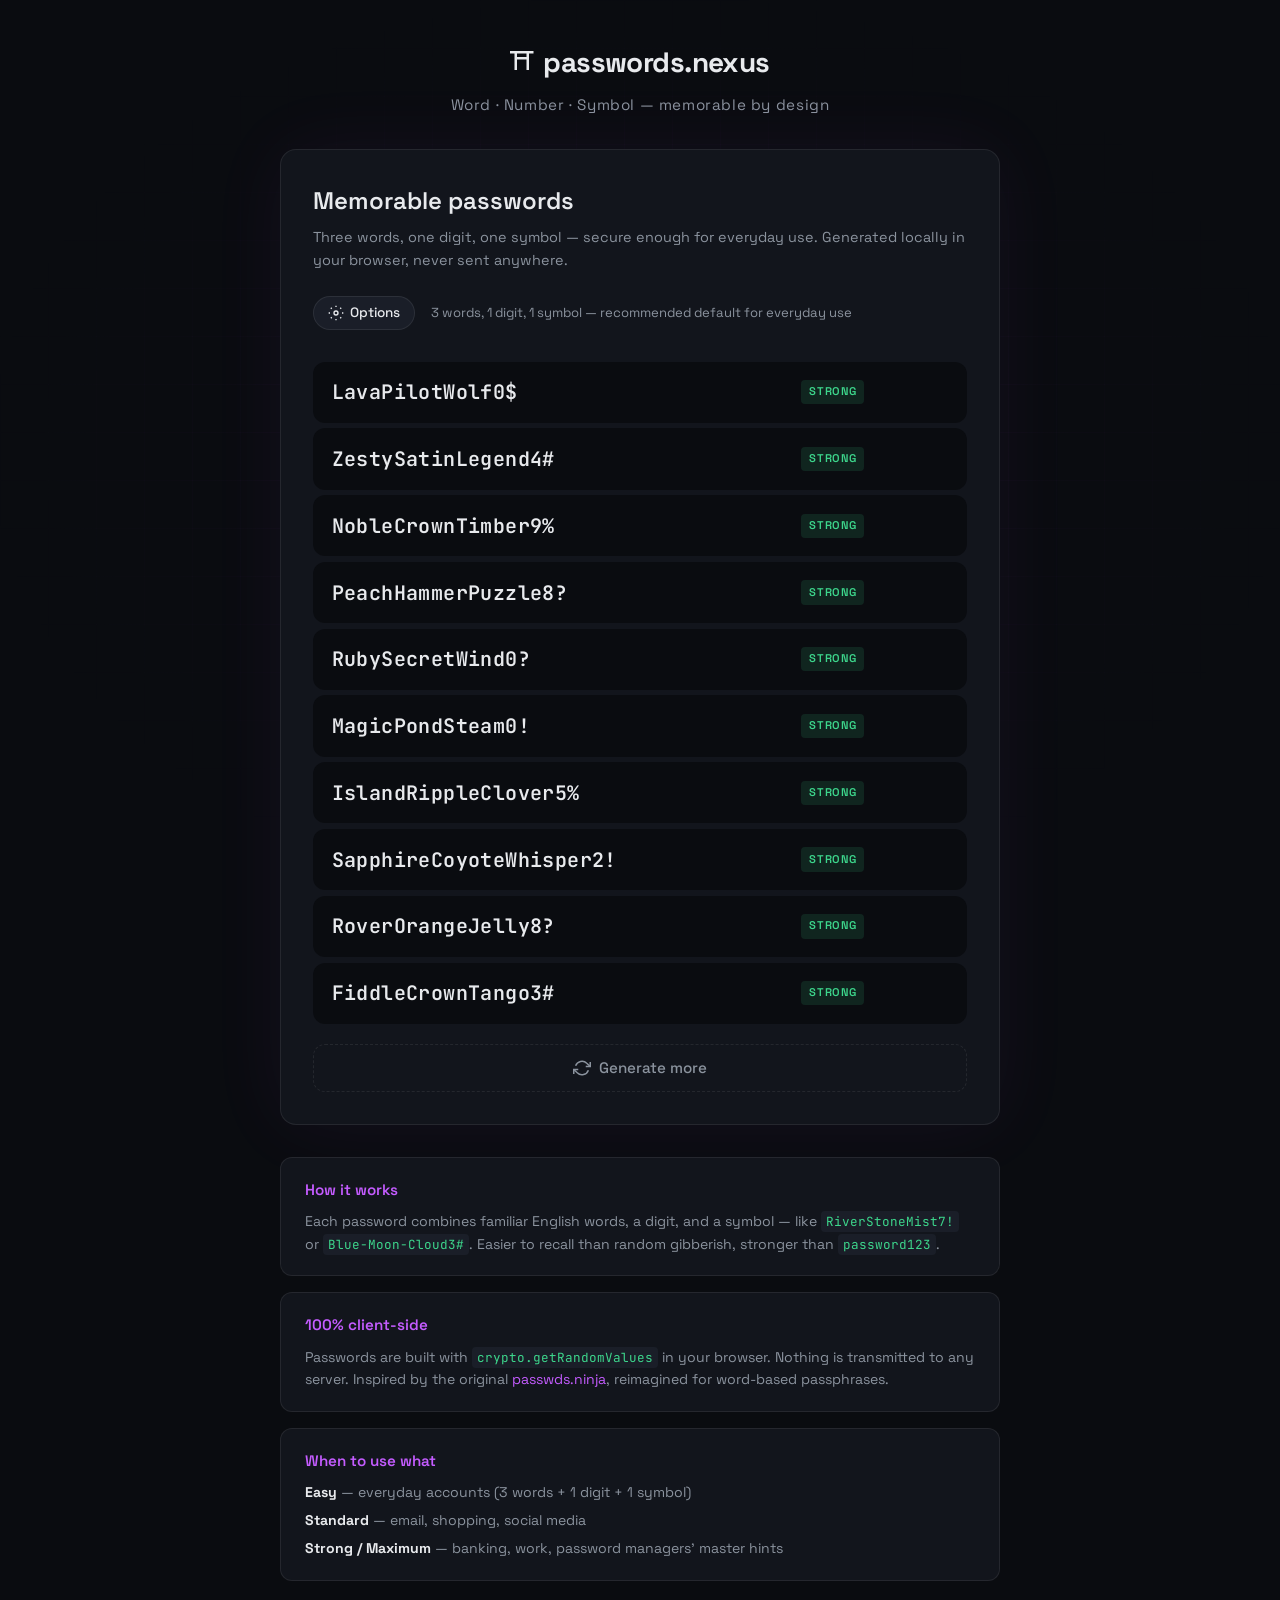
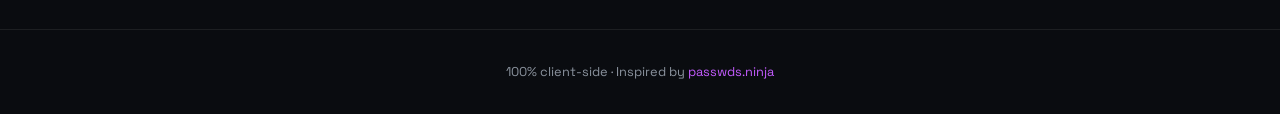
==== site/index.html @ abe27653 "feat: initial commit for passwords.nexus - client-side memorable password generator" ====
<!DOCTYPE html>
<html lang="en">
<head>
  <meta charset="UTF-8">
  <meta name="viewport" content="width=device-width, initial-scale=1.0">
  <title>passwords.nexus — Memorable Password Generator</title>
  <meta name="description" content="Generate easy-to-remember passwords from words, numbers and symbols. All generation happens in your browser — nothing leaves your device.">
  <link rel="preconnect" href="https://fonts.googleapis.com">
  <link rel="preconnect" href="https://fonts.gstatic.com" crossorigin>
  <link href="https://fonts.googleapis.com/css2?family=JetBrains+Mono:wght@400;600&family=Space+Grotesk:wght@400;500;600;700&display=swap" rel="stylesheet">
  <link rel="icon" type="image/svg+xml" href="/favicon.svg">
  <link rel="icon" type="image/png" sizes="32x32" href="/favicon-32x32.png">
  <link rel="icon" type="image/png" sizes="16x16" href="/favicon-16x16.png">
  <link rel="apple-touch-icon" sizes="180x180" href="/apple-touch-icon.png">
  <link rel="manifest" href="/site.webmanifest">
  <meta name="theme-color" content="#0a0c10">
  <link rel="stylesheet" href="css/style.css">
</head>
<body>
  <div class="bg-grid" aria-hidden="true"></div>

  <div class="site">
    <header class="masthead">
      <div class="masthead-inner">
        <a href="/" class="brand">
          <span class="brand-icon">⛩</span>
          <span class="brand-name">passwords.nexus</span>
        </a>
        <p class="tagline">Word · Number · Symbol — memorable by design</p>
      </div>
    </header>

    <main class="main">
      <section class="generator-card">
        <div class="card-header">
          <h1>Memorable passwords</h1>
          <p class="subtitle">Three words, one digit, one symbol — secure enough for everyday use. Generated locally in your browser, never sent anywhere.</p>
        </div>

        <div class="options-bar">
          <button type="button" class="options-toggle" id="toggleOptions" aria-expanded="false" aria-controls="optionsPanel">
            <svg width="16" height="16" viewBox="0 0 24 24" fill="none" stroke="currentColor" stroke-width="2"><circle cx="12" cy="12" r="3"/><path d="M12 1v2M12 21v2M4.22 4.22l1.42 1.42M18.36 18.36l1.42 1.42M1 12h2M21 12h2M4.22 19.78l1.42-1.42M18.36 5.64l1.42-1.42"/></svg>
            Options
          </button>
          <p class="preset-desc" id="presetDesc"></p>
        </div>

        <div class="options-panel" id="optionsPanel">
          <fieldset class="preset-group">
            <legend>Strength preset</legend>
            <div class="preset-radios">
              <label class="preset-option">
                <input type="radio" name="preset" value="fair">
                <span>Fair</span>
              </label>
              <label class="preset-option">
                <input type="radio" name="preset" value="strong" checked>
                <span>Strong</span>
              </label>
              <label class="preset-option">
                <input type="radio" name="preset" value="maximum">
                <span>Maximum</span>
              </label>
              <label class="preset-option">
                <input type="radio" name="preset" value="custom">
                <span>Custom</span>
              </label>
            </div>
          </fieldset>

          <div class="custom-fields" id="customFields" hidden>
            <label>
              Words
              <select id="wordCount">
                <option value="1">1</option>
                <option value="2">2</option>
                <option value="3" selected>3</option>
              </select>
            </label>
            <label>
              Digits
              <select id="digitCount">
                <option value="1" selected>1</option>
                <option value="2">2</option>
                <option value="3">3</option>
                <option value="4">4</option>
                <option value="5">5</option>
                <option value="6">6</option>
              </select>
            </label>
            <label>
              Symbols
              <select id="symbolCount">
                <option value="1">1</option>
                <option value="2">2</option>
                <option value="3">3</option>
              </select>
            </label>
            <label>
              Word length
              <select id="wordLength">
                <option value="any">Any</option>
                <option value="short">Short (≤5)</option>
                <option value="medium">Medium (5–7)</option>
                <option value="long">Long (8+)</option>
              </select>
            </label>
            <label>
              Capitalisation
              <select id="capMode">
                <option value="title">Title (River)</option>
                <option value="lower">lowercase</option>
                <option value="random">MiXeD</option>
              </select>
            </label>
            <label>
              Word separator
              <select id="separator">
                <option value="">None</option>
                <option value="-">Hyphen (-)</option>
                <option value=".">Dot (.)</option>
              </select>
            </label>
          </div>
        </div>

        <ul class="password-list" id="passwords" aria-live="polite"></ul>

        <button type="button" class="more-btn" id="moreBtn">
          <svg width="18" height="18" viewBox="0 0 24 24" fill="none" stroke="currentColor" stroke-width="2"><path d="M23 4v6h-6M1 20v-6h6"/><path d="M3.51 9a9 9 0 0114.85-3.36L23 10M1 14l4.64 4.36A9 9 0 0020.49 15"/></svg>
          Generate more
        </button>
      </section>

      <section class="info-grid">
        <article class="info-card">
          <h2>How it works</h2>
          <p>Each password combines familiar English words, a digit, and a symbol — like <code>RiverStoneMist7!</code> or <code>Blue-Moon-Cloud3#</code>. Easier to recall than random gibberish, stronger than <code>password123</code>.</p>
        </article>
        <article class="info-card">
          <h2>100% client-side</h2>
          <p>Passwords are built with <code>crypto.getRandomValues</code> in your browser. Nothing is transmitted to any server. Inspired by the original <a href="https://github.com/allixsenos/passwds-ninja-web" target="_blank" rel="noopener">passwds.ninja</a>, reimagined for word-based passphrases.</p>
        </article>
        <article class="info-card">
          <h2>When to use what</h2>
          <ul>
            <li><strong>Easy</strong> — everyday accounts (3 words + 1 digit + 1 symbol)</li>
            <li><strong>Standard</strong> — email, shopping, social media</li>
            <li><strong>Strong / Maximum</strong> — banking, work, password managers' master hints</li>
          </ul>
        </article>
      </section>
    </main>

    <footer class="footer">
      <p>100% client-side · Inspired by <a href="https://passwds.ninja" target="_blank" rel="noopener">passwds.ninja</a></p>
    </footer>
  </div>

  <div class="toast" id="toast" role="status" aria-live="polite"></div>

  <script type="module" src="js/app.js"></script>
</body>
</html>
---- site/css/style.css ----
:root {
  --bg: #0a0c10;
  --bg-card: #12151c;
  --bg-elevated: #1a1e28;
  --border: rgba(255, 255, 255, 0.08);
  --text: #e8eaed;
  --text-muted: #8b939e;
  --accent: #c45cff;
  --accent-dim: rgba(196, 92, 255, 0.15);
  --accent-glow: rgba(196, 92, 255, 0.35);
  --green: #3dd68c;
  --yellow: #f5c542;
  --orange: #f59e42;
  --font: 'Space Grotesk', system-ui, sans-serif;
  --mono: 'JetBrains Mono', ui-monospace, monospace;
  --radius: 12px;
  --transition: 0.2s ease;
}

*, *::before, *::after { box-sizing: border-box; margin: 0; padding: 0; }

html { scroll-behavior: smooth; }

body {
  font-family: var(--font);
  background: var(--bg);
  color: var(--text);
  min-height: 100vh;
  line-height: 1.6;
  -webkit-font-smoothing: antialiased;
}

.bg-grid {
  position: fixed;
  inset: 0;
  background-image:
    linear-gradient(rgba(196, 92, 255, 0.03) 1px, transparent 1px),
    linear-gradient(90deg, rgba(196, 92, 255, 0.03) 1px, transparent 1px);
  background-size: 48px 48px;
  mask-image: radial-gradient(ellipse at center, black 20%, transparent 75%);
  pointer-events: none;
  z-index: 0;
}

.site {
  position: relative;
  z-index: 1;
  min-height: 100vh;
  display: flex;
  flex-direction: column;
}

a { color: var(--accent); text-decoration: none; }
a:hover { text-decoration: underline; }

code {
  font-family: var(--mono);
  font-size: 0.9em;
  background: var(--bg-elevated);
  padding: 0.15em 0.4em;
  border-radius: 4px;
  color: var(--green);
}

/* Header */
.masthead {
  padding: 2.5rem 1.5rem 1rem;
  text-align: center;
}

.brand {
  display: inline-flex;
  align-items: center;
  gap: 0.6rem;
  color: var(--text);
  text-decoration: none;
  font-size: 1.75rem;
  font-weight: 700;
  letter-spacing: -0.02em;
}

.brand:hover { text-decoration: none; opacity: 0.9; }

.brand-icon { font-size: 1.5rem; filter: grayscale(0.2); }

.tagline {
  margin-top: 0.5rem;
  color: var(--text-muted);
  font-size: 0.95rem;
  letter-spacing: 0.04em;
}

/* Main */
.main {
  flex: 1;
  width: min(720px, 92vw);
  margin: 0 auto;
  padding: 1rem 0 3rem;
}

.generator-card {
  background: var(--bg-card);
  border: 1px solid var(--border);
  border-radius: calc(var(--radius) + 4px);
  padding: 2rem;
  box-shadow: 0 0 80px rgba(196, 92, 255, 0.06);
}

.card-header h1 {
  font-size: 1.5rem;
  font-weight: 600;
  margin-bottom: 0.35rem;
}

.subtitle {
  color: var(--text-muted);
  font-size: 0.9rem;
}

/* Options */
.options-bar {
  display: flex;
  align-items: center;
  gap: 1rem;
  margin: 1.5rem 0 0.75rem;
  flex-wrap: wrap;
}

.options-toggle {
  display: inline-flex;
  align-items: center;
  gap: 0.4rem;
  background: var(--bg-elevated);
  border: 1px solid var(--border);
  color: var(--text);
  padding: 0.45rem 0.85rem;
  border-radius: 100px;
  font-family: var(--font);
  font-size: 0.85rem;
  font-weight: 500;
  cursor: pointer;
  transition: border-color var(--transition), background var(--transition);
}

.options-toggle:hover {
  border-color: var(--accent);
  background: var(--accent-dim);
}

.preset-desc {
  color: var(--text-muted);
  font-size: 0.82rem;
  flex: 1;
  min-width: 200px;
}

.options-panel {
  max-height: 0;
  overflow: hidden;
  opacity: 0;
  transition: max-height 0.35s ease, opacity 0.25s ease, margin 0.25s ease;
  margin-bottom: 0;
}

.options-panel.open {
  max-height: 400px;
  opacity: 1;
  margin-bottom: 1rem;
  padding-top: 0.5rem;
}

.preset-group {
  border: none;
  margin-bottom: 1rem;
}

.preset-group legend {
  font-size: 0.75rem;
  font-weight: 600;
  text-transform: uppercase;
  letter-spacing: 0.08em;
  color: var(--text-muted);
  margin-bottom: 0.6rem;
}

.preset-radios {
  display: flex;
  flex-wrap: wrap;
  gap: 0.5rem;
}

.preset-option {
  cursor: pointer;
}

.preset-option input { position: absolute; opacity: 0; pointer-events: none; }

.preset-option span {
  display: block;
  padding: 0.4rem 0.85rem;
  border-radius: 100px;
  border: 1px solid var(--border);
  font-size: 0.85rem;
  font-weight: 500;
  transition: all var(--transition);
}

.preset-option input:checked + span {
  background: var(--accent-dim);
  border-color: var(--accent);
  color: var(--accent);
}

.preset-option:hover span { border-color: rgba(196, 92, 255, 0.4); }

.custom-fields {
  display: grid;
  grid-template-columns: repeat(auto-fill, minmax(140px, 1fr));
  gap: 0.75rem;
}

.custom-fields label {
  display: flex;
  flex-direction: column;
  gap: 0.3rem;
  font-size: 0.75rem;
  font-weight: 600;
  text-transform: uppercase;
  letter-spacing: 0.05em;
  color: var(--text-muted);
}

.custom-fields select {
  background: var(--bg-elevated);
  border: 1px solid var(--border);
  color: var(--text);
  padding: 0.45rem 0.6rem;
  border-radius: 8px;
  font-family: var(--font);
  font-size: 0.9rem;
  cursor: pointer;
}

.custom-fields select:focus {
  outline: none;
  border-color: var(--accent);
}

/* Password list */
.password-list {
  list-style: none;
  margin: 1.25rem 0;
  display: flex;
  flex-direction: column;
  gap: 0.35rem;
}

.password-item {
  display: flex;
  align-items: center;
  justify-content: space-between;
  gap: 1rem;
  padding: 0.85rem 1.1rem;
  background: var(--bg);
  border: 1px solid transparent;
  border-radius: var(--radius);
  cursor: pointer;
  transition: border-color var(--transition), background var(--transition), transform var(--transition);
  user-select: none;
}

.password-item:hover {
  border-color: var(--accent);
  background: var(--accent-dim);
  transform: translateX(4px);
}

.password-item:active { transform: scale(0.99); }

.password-text {
  font-family: var(--mono);
  font-size: clamp(1rem, 3.5vw, 1.25rem);
  font-weight: 600;
  letter-spacing: 0.02em;
  color: var(--text);
}

.password-meta {
  display: flex;
  align-items: center;
  gap: 0.75rem;
  flex-shrink: 0;
}

.strength {
  font-size: 0.7rem;
  font-weight: 600;
  text-transform: uppercase;
  letter-spacing: 0.06em;
  padding: 0.2rem 0.5rem;
  border-radius: 4px;
}

.strength.fair { color: var(--orange); background: rgba(245, 158, 66, 0.12); }
.strength.strong { color: var(--green); background: rgba(61, 214, 140, 0.12); }
.strength.maximum { color: var(--accent); background: var(--accent-dim); }

.copy-hint {
  font-size: 0.72rem;
  color: var(--text-muted);
  opacity: 0;
  transition: opacity var(--transition);
}

.password-item:hover .copy-hint { opacity: 1; }

.more-btn {
  display: flex;
  align-items: center;
  justify-content: center;
  gap: 0.5rem;
  width: 100%;
  padding: 0.85rem;
  background: transparent;
  border: 1px dashed var(--border);
  border-radius: var(--radius);
  color: var(--text-muted);
  font-family: var(--font);
  font-size: 0.95rem;
  font-weight: 500;
  cursor: pointer;
  transition: all var(--transition);
}

.more-btn:hover {
  border-color: var(--accent);
  color: var(--accent);
  background: var(--accent-dim);
}

/* Info */
.info-grid {
  display: grid;
  gap: 1rem;
  margin-top: 2rem;
}

.info-card {
  background: var(--bg-card);
  border: 1px solid var(--border);
  border-radius: var(--radius);
  padding: 1.25rem 1.5rem;
}

.info-card h2 {
  font-size: 0.95rem;
  font-weight: 600;
  margin-bottom: 0.5rem;
  color: var(--accent);
}

.info-card p, .info-card ul {
  font-size: 0.88rem;
  color: var(--text-muted);
}

.info-card ul {
  list-style: none;
  display: flex;
  flex-direction: column;
  gap: 0.35rem;
}

.info-card strong { color: var(--text); }

/* Footer */
.footer {
  text-align: center;
  padding: 2rem 1.5rem;
  font-size: 0.8rem;
  color: var(--text-muted);
  border-top: 1px solid var(--border);
}

/* Toast */
.toast {
  position: fixed;
  bottom: 2rem;
  left: 50%;
  transform: translateX(-50%) translateY(20px);
  background: var(--bg-elevated);
  border: 1px solid var(--accent);
  color: var(--text);
  padding: 0.75rem 1.25rem;
  border-radius: 100px;
  font-family: var(--mono);
  font-size: 0.85rem;
  box-shadow: 0 8px 32px var(--accent-glow);
  opacity: 0;
  visibility: hidden;
  transition: opacity 0.25s, transform 0.25s, visibility 0.25s;
  z-index: 100;
  max-width: 90vw;
  white-space: nowrap;
  overflow: hidden;
  text-overflow: ellipsis;
}

.toast.visible {
  opacity: 1;
  visibility: visible;
  transform: translateX(-50%) translateY(0);
}

@media (max-width: 600px) {
  .generator-card { padding: 1.25rem; }
  .password-item {
    flex-direction: column;
    align-items: flex-start;
    gap: 0.35rem;
  }
  .password-meta { width: 100%; justify-content: space-between; }
  .copy-hint { opacity: 1; }
}
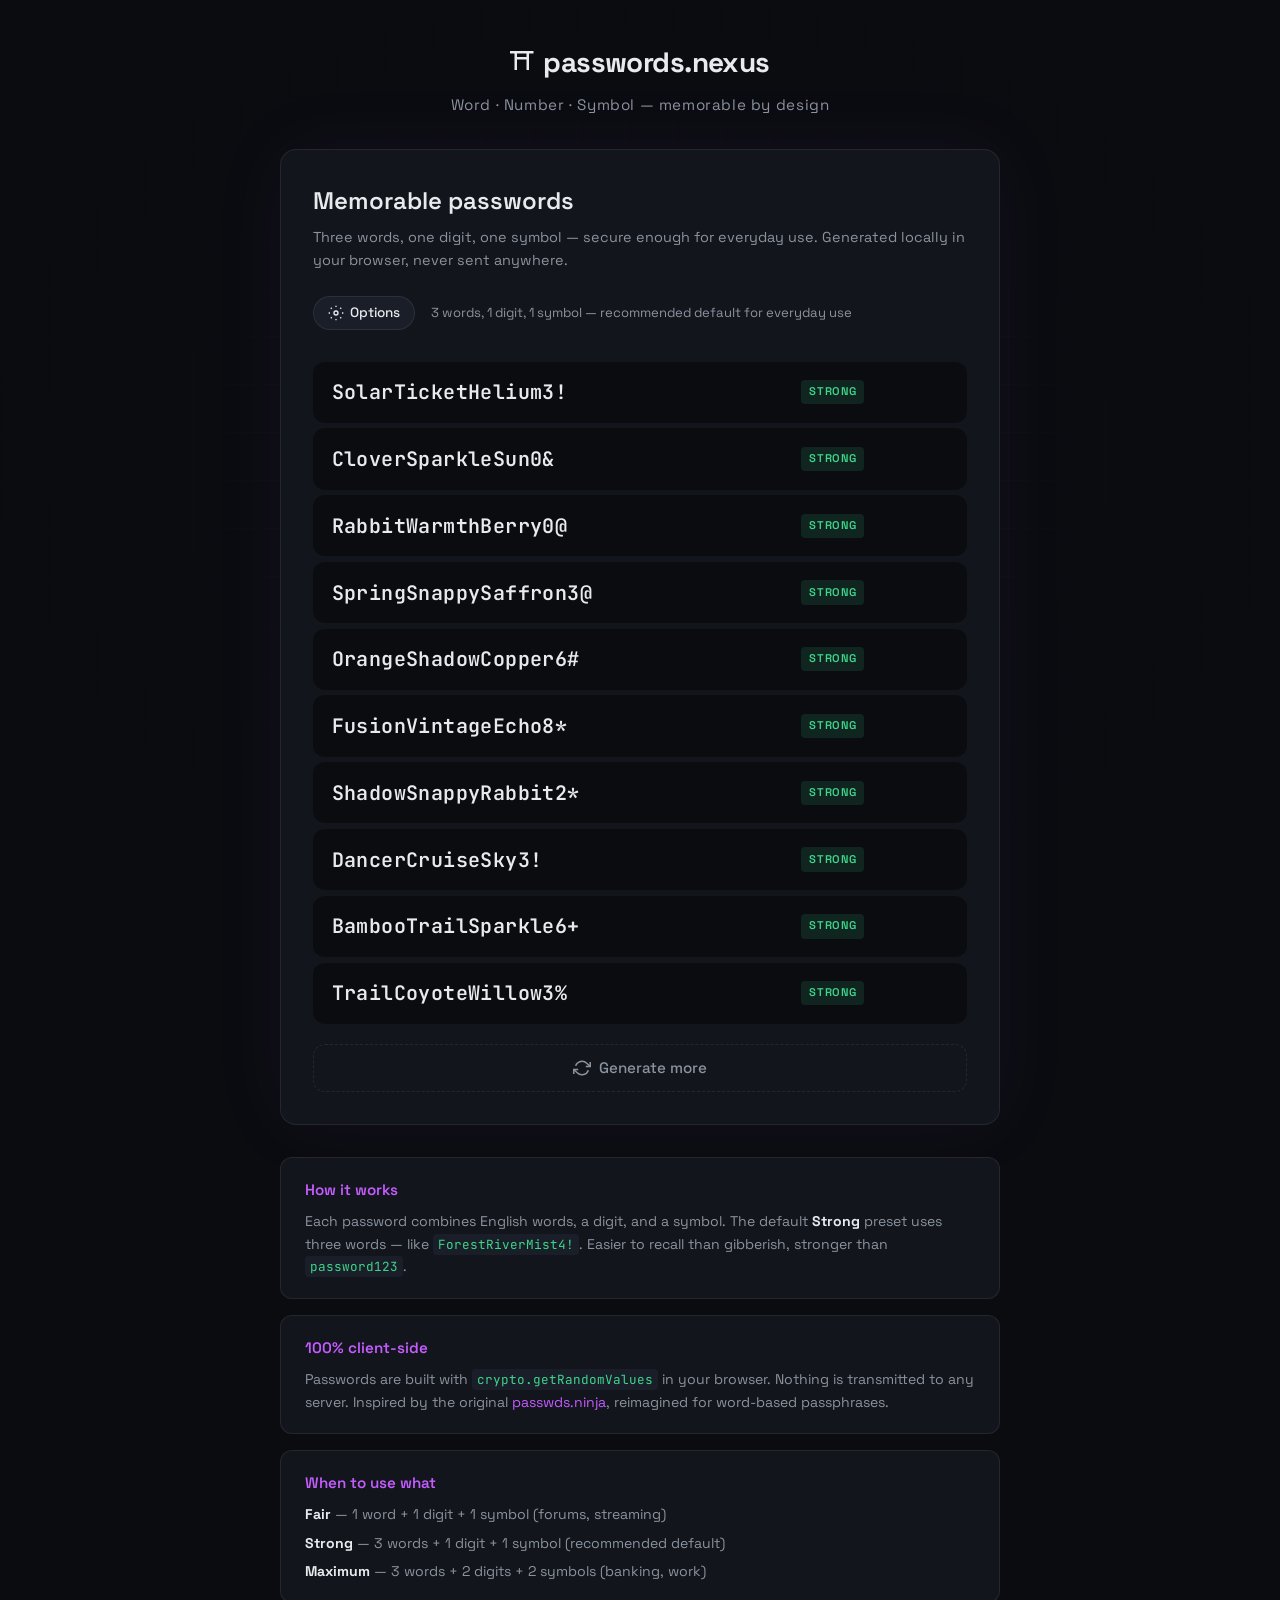
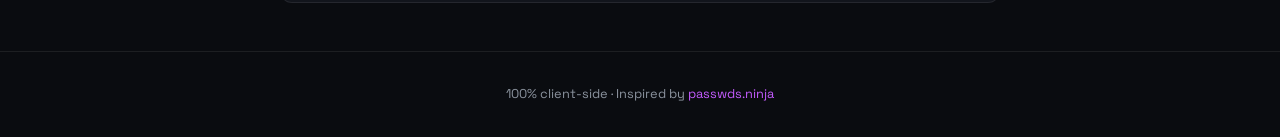
==== commit 31ad3fc9: "docs: add MIT license, sync site copy, and comprehensive gitignore" ====
--- a/site/index.html
+++ b/site/index.html
@@ -135,7 +135,7 @@
       <section class="info-grid">
         <article class="info-card">
           <h2>How it works</h2>
-          <p>Each password combines familiar English words, a digit, and a symbol — like <code>RiverStoneMist7!</code> or <code>Blue-Moon-Cloud3#</code>. Easier to recall than random gibberish, stronger than <code>password123</code>.</p>
+          <p>Each password combines English words, a digit, and a symbol. The default <strong>Strong</strong> preset uses three words — like <code>ForestRiverMist4!</code>. Easier to recall than gibberish, stronger than <code>password123</code>.</p>
         </article>
         <article class="info-card">
           <h2>100% client-side</h2>
@@ -144,9 +144,9 @@
         <article class="info-card">
           <h2>When to use what</h2>
           <ul>
-            <li><strong>Easy</strong> — everyday accounts (3 words + 1 digit + 1 symbol)</li>
-            <li><strong>Standard</strong> — email, shopping, social media</li>
-            <li><strong>Strong / Maximum</strong> — banking, work, password managers' master hints</li>
+            <li><strong>Fair</strong> — 1 word + 1 digit + 1 symbol (forums, streaming)</li>
+            <li><strong>Strong</strong> — 3 words + 1 digit + 1 symbol (recommended default)</li>
+            <li><strong>Maximum</strong> — 3 words + 2 digits + 2 symbols (banking, work)</li>
           </ul>
         </article>
       </section>
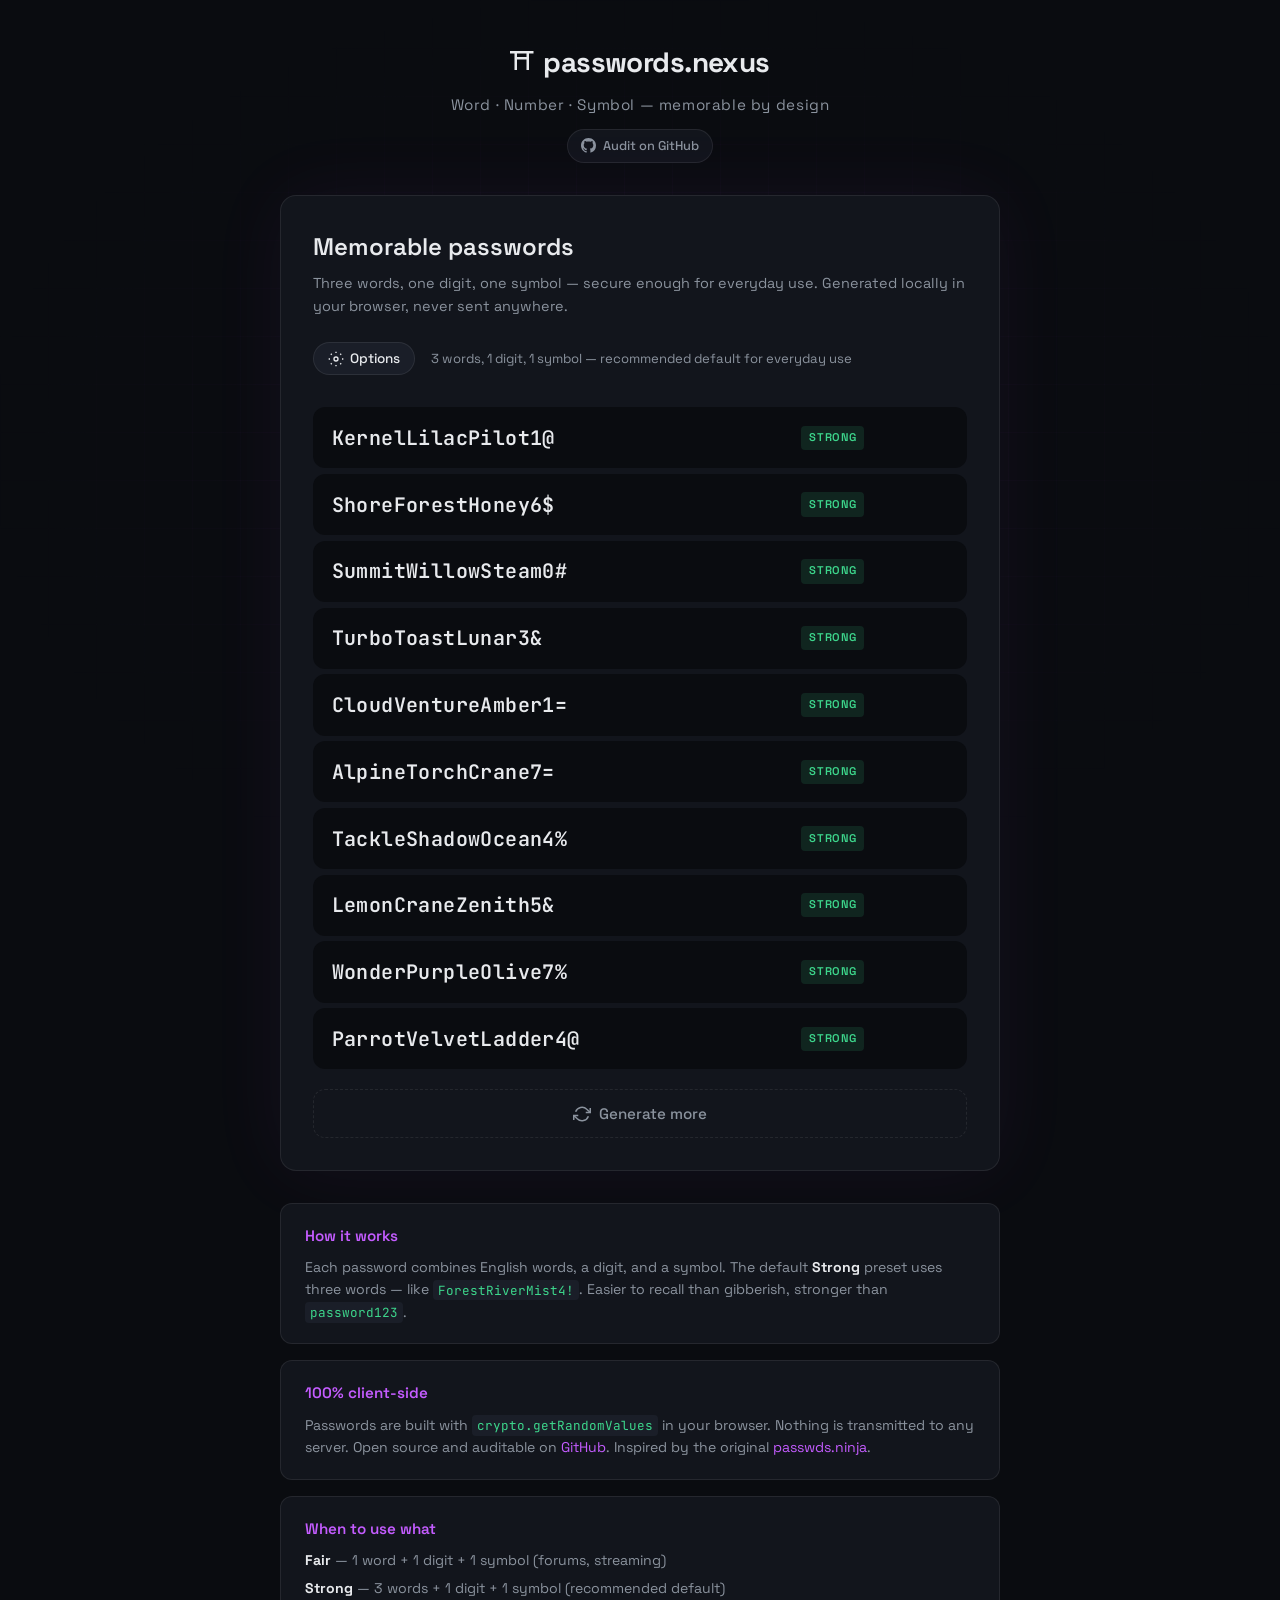
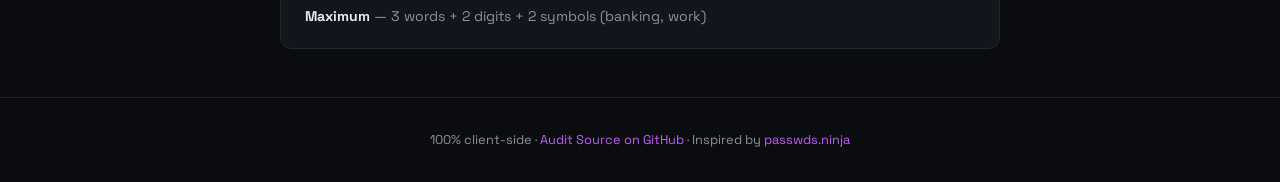
==== commit 7094b823: "feat: add GitHub audit links to header, security card, and footer" ====
--- a/site/index.html
+++ b/site/index.html
@@ -27,6 +27,10 @@
           <span class="brand-name">passwords.nexus</span>
         </a>
         <p class="tagline">Word · Number · Symbol — memorable by design</p>
+        <a href="https://github.com/methinked/passwords.nexus" target="_blank" rel="noopener noreferrer" class="github-badge" title="Audit source code on GitHub">
+          <svg width="15" height="15" viewBox="0 0 24 24" fill="currentColor" aria-hidden="true"><path d="M12 0C5.37 0 0 5.37 0 12c0 5.31 3.435 9.795 8.205 11.385.6.105.825-.255.825-.57 0-.285-.015-1.23-.015-2.235-3.015.555-3.795-.735-4.035-1.41-.135-.345-.72-1.41-1.23-1.695-.42-.225-1.02-.78-.015-.795.945-.015 1.62.87 1.845 1.23 1.08 1.815 2.805 1.305 3.495.99.105-.78.42-1.305.765-1.605-2.67-.3-5.46-1.335-5.46-5.925 0-1.305.465-2.385 1.23-3.225-.12-.3-.54-1.53.12-3.18 0 0 1.005-.315 3.3 1.23.96-.27 1.98-.405 3-.405s2.04.135 3 .405c2.295-1.56 3.3-1.23 3.3-1.23.66 1.65.24 2.88.12 3.18.765.84 1.23 1.905 1.23 3.225 0 4.605-2.805 5.625-5.475 5.925.435.375.81 1.095.81 2.22 0 1.605-.015 2.895-.015 3.3 0 .315.225.69.825.57A12.02 12.02 0 0024 12c0-6.63-5.37-12-12-12z"/></svg>
+          <span>Audit on GitHub</span>
+        </a>
       </div>
     </header>
 
@@ -139,7 +143,7 @@
         </article>
         <article class="info-card">
           <h2>100% client-side</h2>
-          <p>Passwords are built with <code>crypto.getRandomValues</code> in your browser. Nothing is transmitted to any server. Inspired by the original <a href="https://github.com/allixsenos/passwds-ninja-web" target="_blank" rel="noopener">passwds.ninja</a>, reimagined for word-based passphrases.</p>
+          <p>Passwords are built with <code>crypto.getRandomValues</code> in your browser. Nothing is transmitted to any server. Open source and auditable on <a href="https://github.com/methinked/passwords.nexus" target="_blank" rel="noopener noreferrer">GitHub</a>. Inspired by the original <a href="https://github.com/allixsenos/passwds-ninja-web" target="_blank" rel="noopener">passwds.ninja</a>.</p>
         </article>
         <article class="info-card">
           <h2>When to use what</h2>
@@ -153,7 +157,7 @@
     </main>
 
     <footer class="footer">
-      <p>100% client-side · Inspired by <a href="https://passwds.ninja" target="_blank" rel="noopener">passwds.ninja</a></p>
+      <p>100% client-side · <a href="https://github.com/methinked/passwords.nexus" target="_blank" rel="noopener noreferrer">Audit Source on GitHub</a> · Inspired by <a href="https://passwds.ninja" target="_blank" rel="noopener">passwds.ninja</a></p>
     </footer>
   </div>
 
--- a/site/css/style.css
+++ b/site/css/style.css
@@ -90,6 +90,35 @@
   letter-spacing: 0.04em;
 }
 
+.github-badge {
+  display: inline-flex;
+  align-items: center;
+  gap: 0.45rem;
+  margin-top: 0.75rem;
+  padding: 0.35rem 0.8rem;
+  font-size: 0.8rem;
+  font-weight: 500;
+  color: var(--text-muted);
+  background: var(--bg-card);
+  border: 1px solid var(--border);
+  border-radius: 100px;
+  text-decoration: none;
+  transition: var(--transition);
+}
+
+.github-badge:hover {
+  color: var(--text);
+  border-color: var(--accent);
+  background: var(--bg-elevated);
+  text-decoration: none;
+  box-shadow: 0 2px 12px var(--accent-dim);
+}
+
+.github-badge svg {
+  fill: currentColor;
+  flex-shrink: 0;
+}
+
 /* Main */
 .main {
   flex: 1;
